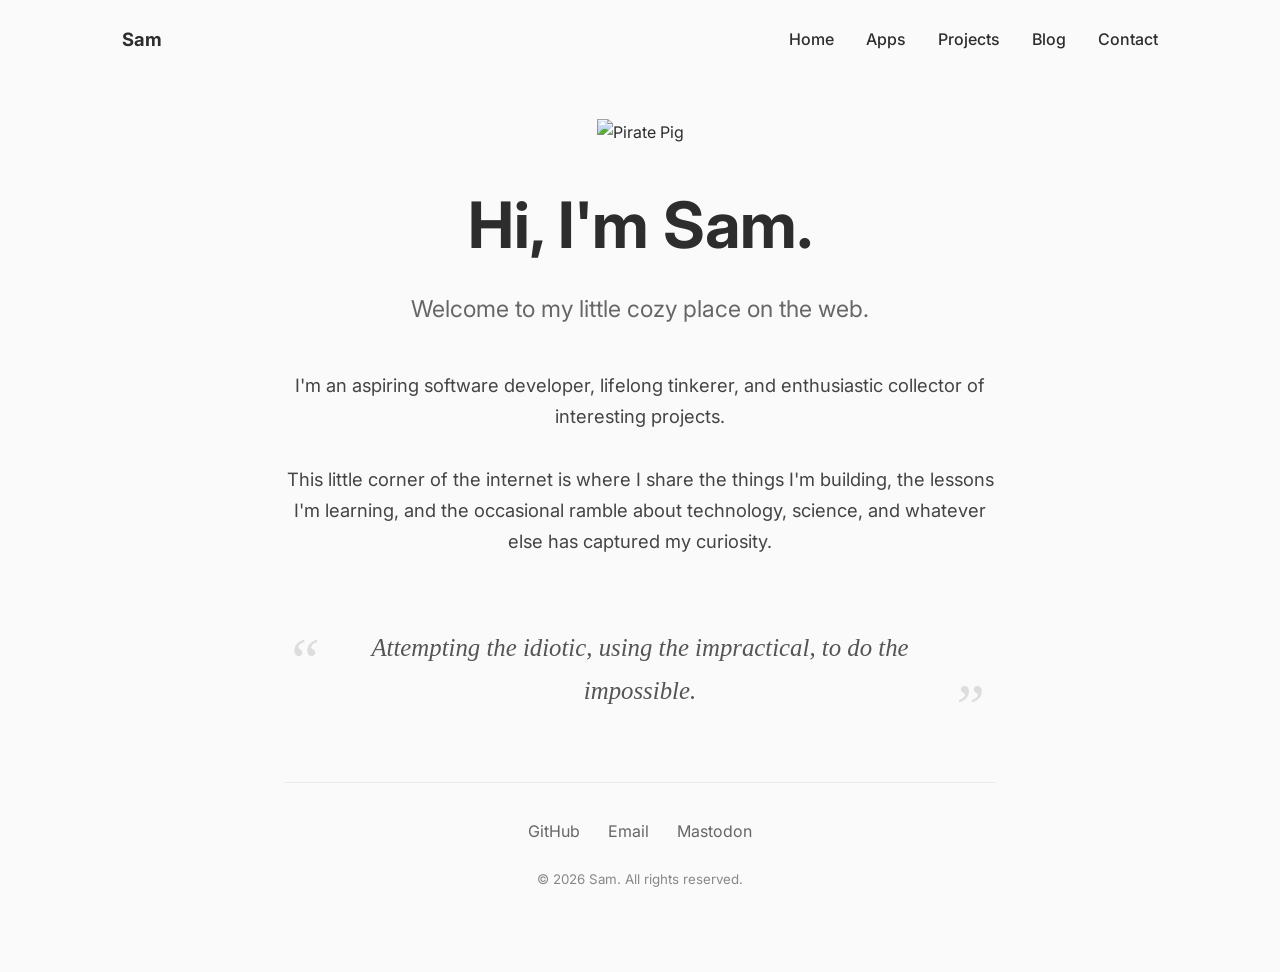
==== index.html @ f427f212 "Add initial HTML structure for personal website This is the initial commit for the index.html file, " ====
<!DOCTYPE html>
<html lang="en">
<head>
<meta charset="UTF-8">
<meta name="viewport" content="width=device-width, initial-scale=1.0">

<title>Sam | Welcome</title>

<link rel="preconnect" href="https://fonts.googleapis.com">
<link rel="preconnect" href="https://fonts.gstatic.com" crossorigin>
<link href="https://fonts.googleapis.com/css2?family=Inter:wght@300;400;600;700&display=swap" rel="stylesheet">

<style>

:root{
    --accent:#F06A8A;
    --text:#2d2d2d;
    --muted:#666;
    --border:#ececec;
    --bg:#fafafa;
}

*{
    margin:0;
    padding:0;
    box-sizing:border-box;
}

body{
    font-family:"Inter",sans-serif;
    background:var(--bg);
    color:var(--text);
    line-height:1.7;
}

nav{
    max-width:1100px;
    margin:auto;
    padding:24px 32px;

    display:flex;
    justify-content:space-between;
    align-items:center;
}

.logo{
    font-weight:700;
    font-size:1.15rem;
}

nav ul{
    display:flex;
    list-style:none;
    gap:2rem;
}

nav a{
    text-decoration:none;
    color:var(--text);
    font-weight:500;
}

nav a:hover{
    color:var(--accent);
}

main{

    max-width:760px;
    margin:0 auto;
    padding:40px 24px 80px;
    text-align:center;

}

.hero img{
    width:180px;
    margin-bottom:25px;
}

h1{
    font-size:4rem;
    font-weight:700;
    margin-bottom:10px;
}

.subtitle{
    font-size:1.45rem;
    color:var(--muted);
    margin-bottom:40px;
}

.intro{

    font-size:1.15rem;
    color:#444;

    margin-bottom:60px;

}

.quote{

    font-family:Georgia,serif;
    font-style:italic;
    font-size:1.55rem;

    color:#555;

    margin:70px auto;

    max-width:650px;

    position:relative;

}

.quote:before{

content:"“";
font-size:4rem;
position:absolute;
left:-30px;
top:-20px;
color:#ddd;

}

.quote:after{

content:"”";
font-size:4rem;
position:absolute;
right:-20px;
bottom:-50px;
color:#ddd;

}

footer{

    border-top:1px solid var(--border);

    margin-top:70px;
    padding-top:35px;

}

.social{

display:flex;
justify-content:center;
gap:28px;
margin-bottom:20px;

}

.social a{

text-decoration:none;
color:#666;

}

.social a:hover{

color:var(--accent);

}

small{

color:#888;

}

</style>

</head>

<body>

<nav>

<div class="logo">Sam</div>

<ul>

<li><a href="#">Home</a></li>
<li><a href="#">Apps</a></li>
<li><a href="#">Projects</a></li>
<li><a href="#">Blog</a></li>
<li><a href="#">Contact</a></li>

</ul>

</nav>

<main>

<div class="hero">

<img src="images/pirate-pig.png" alt="Pirate Pig">

<h1>Hi, I'm Sam.</h1>

<p class="subtitle">
Welcome to my little cozy place on the web.
</p>

<p class="intro">

I'm an aspiring software developer, lifelong tinkerer,
and enthusiastic collector of interesting projects.

<br><br>

This little corner of the internet is where I share
the things I'm building, the lessons I'm learning,
and the occasional ramble about technology,
science, and whatever else has captured my curiosity.

</p>

</div>

<div class="quote">

Attempting the idiotic, using the impractical, to do the impossible.

</div>

<footer>

<div class="social">

<a href="#">GitHub</a>
<a href="#">Email</a>
<a href="#">Mastodon</a>

</div>

<small>

© 2026 Sam. All rights reserved.

</small>

</footer>

</main>

</body>
</html>
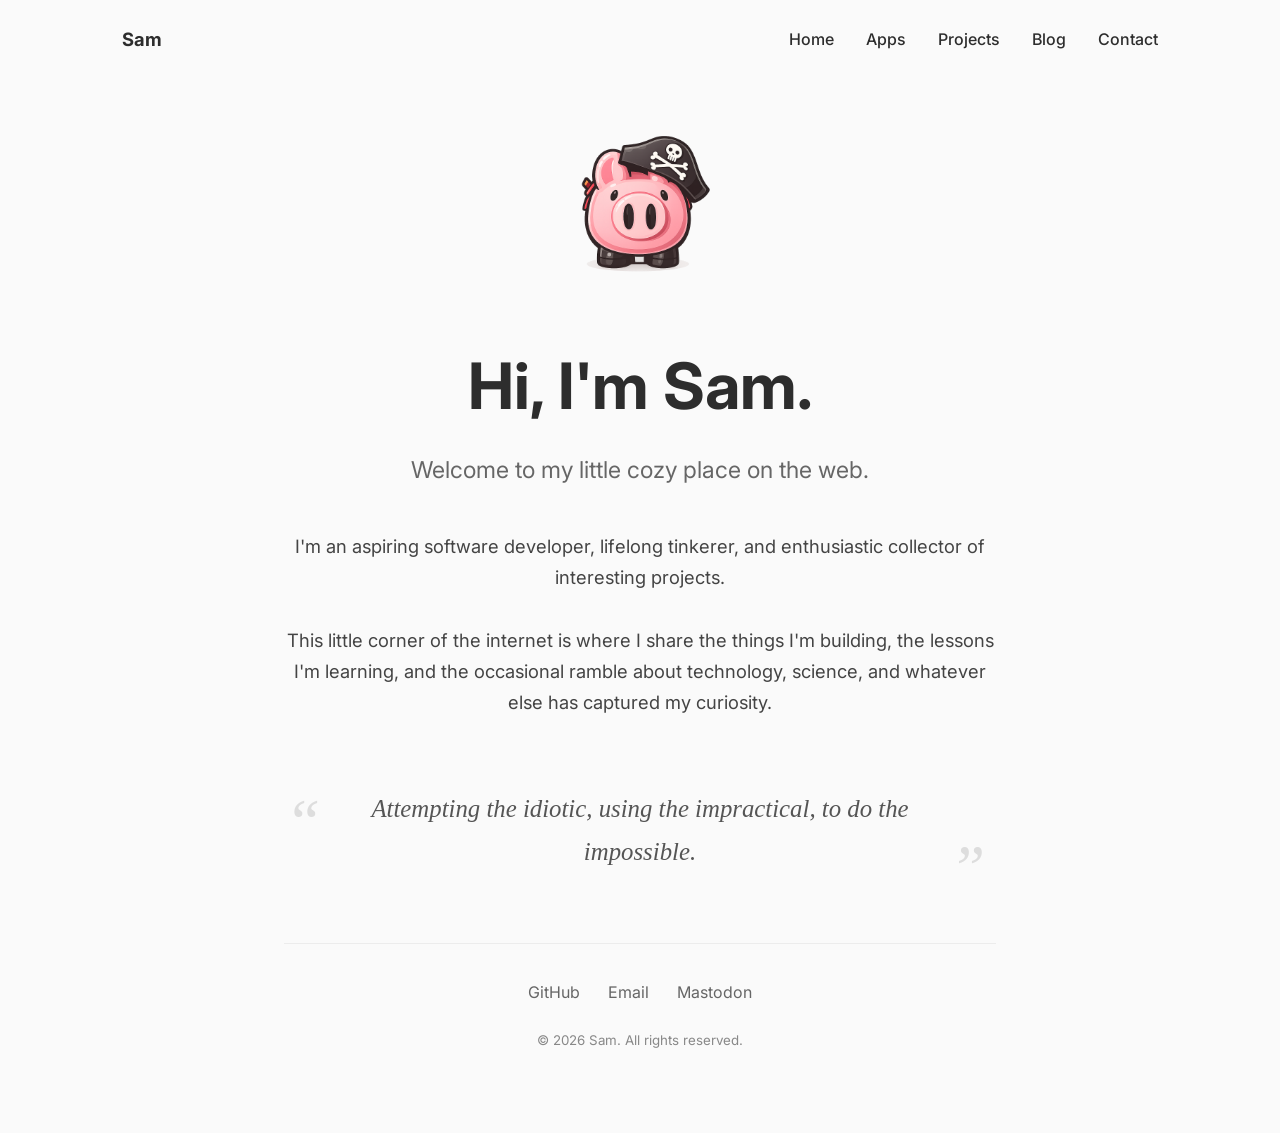
==== commit c958185b: "Fix image source typo in index.html" ====
--- a/index.html
+++ b/index.html
@@ -200,7 +200,7 @@
 
 <div class="hero">
 
-<img src="images/pirate-pig.png" alt="Pirate Pig">
+<img src="images/PiratePiggy.png" alt="Pirate Pig">
 
 <h1>Hi, I'm Sam.</h1>
 
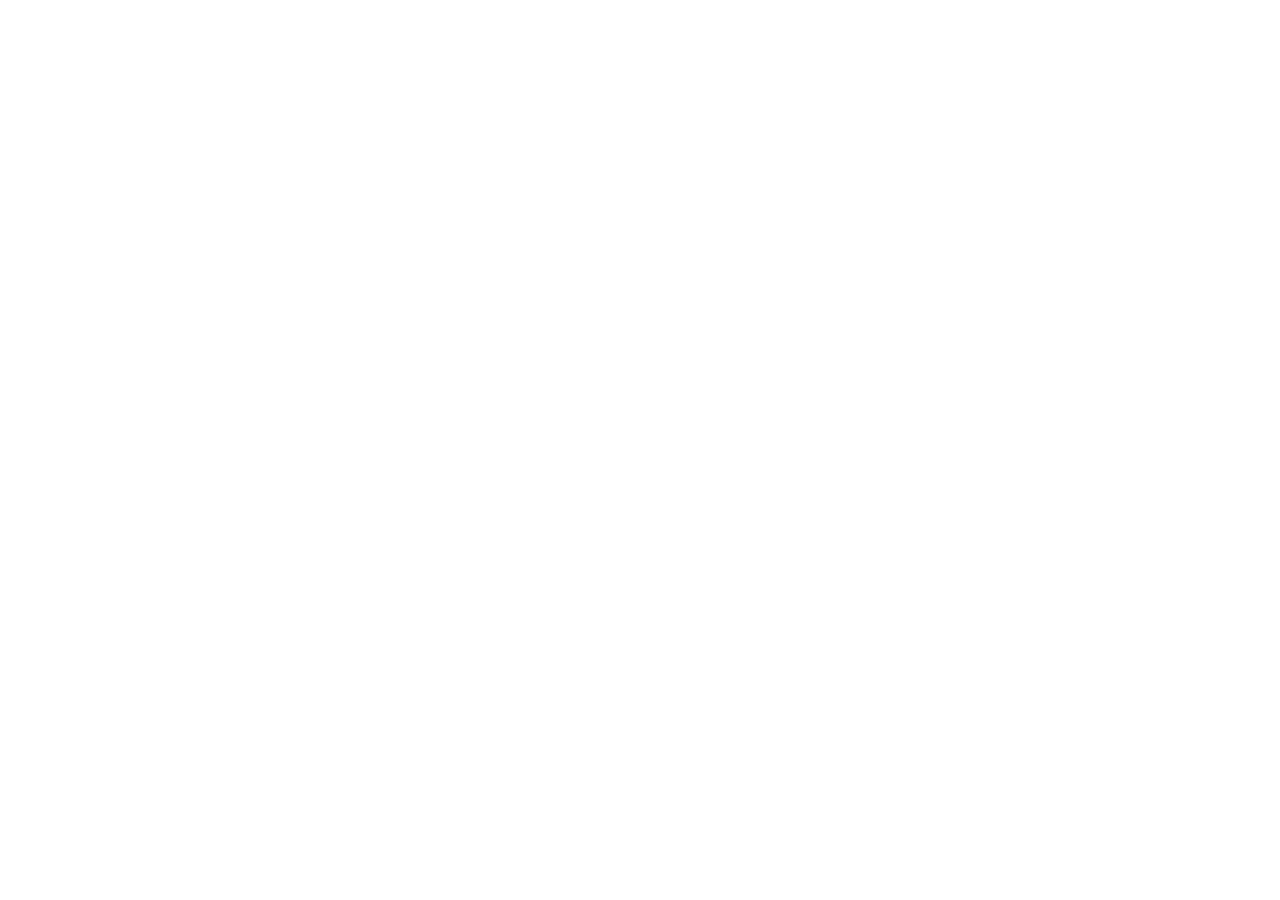
==== commit 32f3d6dd: "Add Pirate Piggy favicon" ====
--- a/index.html
+++ b/index.html
@@ -6,249 +6,8 @@
 
 <title>Sam | Welcome</title>
 
+<link rel="icon" type="image/png" sizes="32x32" href="/images/PiratePiggy.png">
+<link rel="apple-touch-icon" href="/images/PiratePiggy.png">
+
 <link rel="preconnect" href="https://fonts.googleapis.com">
-<link rel="preconnect" href="https://fonts.gstatic.com" crossorigin>
-<link href="https://fonts.googleapis.com/css2?family=Inter:wght@300;400;600;700&display=swap" rel="stylesheet">
-
-<style>
-
-:root{
-    --accent:#F06A8A;
-    --text:#2d2d2d;
-    --muted:#666;
-    --border:#ececec;
-    --bg:#fafafa;
-}
-
-*{
-    margin:0;
-    padding:0;
-    box-sizing:border-box;
-}
-
-body{
-    font-family:"Inter",sans-serif;
-    background:var(--bg);
-    color:var(--text);
-    line-height:1.7;
-}
-
-nav{
-    max-width:1100px;
-    margin:auto;
-    padding:24px 32px;
-
-    display:flex;
-    justify-content:space-between;
-    align-items:center;
-}
-
-.logo{
-    font-weight:700;
-    font-size:1.15rem;
-}
-
-nav ul{
-    display:flex;
-    list-style:none;
-    gap:2rem;
-}
-
-nav a{
-    text-decoration:none;
-    color:var(--text);
-    font-weight:500;
-}
-
-nav a:hover{
-    color:var(--accent);
-}
-
-main{
-
-    max-width:760px;
-    margin:0 auto;
-    padding:40px 24px 80px;
-    text-align:center;
-
-}
-
-.hero img{
-    width:180px;
-    margin-bottom:25px;
-}
-
-h1{
-    font-size:4rem;
-    font-weight:700;
-    margin-bottom:10px;
-}
-
-.subtitle{
-    font-size:1.45rem;
-    color:var(--muted);
-    margin-bottom:40px;
-}
-
-.intro{
-
-    font-size:1.15rem;
-    color:#444;
-
-    margin-bottom:60px;
-
-}
-
-.quote{
-
-    font-family:Georgia,serif;
-    font-style:italic;
-    font-size:1.55rem;
-
-    color:#555;
-
-    margin:70px auto;
-
-    max-width:650px;
-
-    position:relative;
-
-}
-
-.quote:before{
-
-content:"“";
-font-size:4rem;
-position:absolute;
-left:-30px;
-top:-20px;
-color:#ddd;
-
-}
-
-.quote:after{
-
-content:"”";
-font-size:4rem;
-position:absolute;
-right:-20px;
-bottom:-50px;
-color:#ddd;
-
-}
-
-footer{
-
-    border-top:1px solid var(--border);
-
-    margin-top:70px;
-    padding-top:35px;
-
-}
-
-.social{
-
-display:flex;
-justify-content:center;
-gap:28px;
-margin-bottom:20px;
-
-}
-
-.social a{
-
-text-decoration:none;
-color:#666;
-
-}
-
-.social a:hover{
-
-color:var(--accent);
-
-}
-
-small{
-
-color:#888;
-
-}
-
-</style>
-
-</head>
-
-<body>
-
-<nav>
-
-<div class="logo">Sam</div>
-
-<ul>
-
-<li><a href="#">Home</a></li>
-<li><a href="#">Apps</a></li>
-<li><a href="#">Projects</a></li>
-<li><a href="#">Blog</a></li>
-<li><a href="#">Contact</a></li>
-
-</ul>
-
-</nav>
-
-<main>
-
-<div class="hero">
-
-<img src="images/PiratePiggy.png" alt="Pirate Pig">
-
-<h1>Hi, I'm Sam.</h1>
-
-<p class="subtitle">
-Welcome to my little cozy place on the web.
-</p>
-
-<p class="intro">
-
-I'm an aspiring software developer, lifelong tinkerer,
-and enthusiastic collector of interesting projects.
-
-<br><br>
-
-This little corner of the internet is where I share
-the things I'm building, the lessons I'm learning,
-and the occasional ramble about technology,
-science, and whatever else has captured my curiosity.
-
-</p>
-
-</div>
-
-<div class="quote">
-
-Attempting the idiotic, using the impractical, to do the impossible.
-
-</div>
-
-<footer>
-
-<div class="social">
-
-<a href="#">GitHub</a>
-<a href="#">Email</a>
-<a href="#">Mastodon</a>
-
-</div>
-
-<small>
-
-© 2026 Sam. All rights reserved.
-
-</small>
-
-</footer>
-
-</main>
-
-</body>
-</html>
+<link rel="preconnect" href
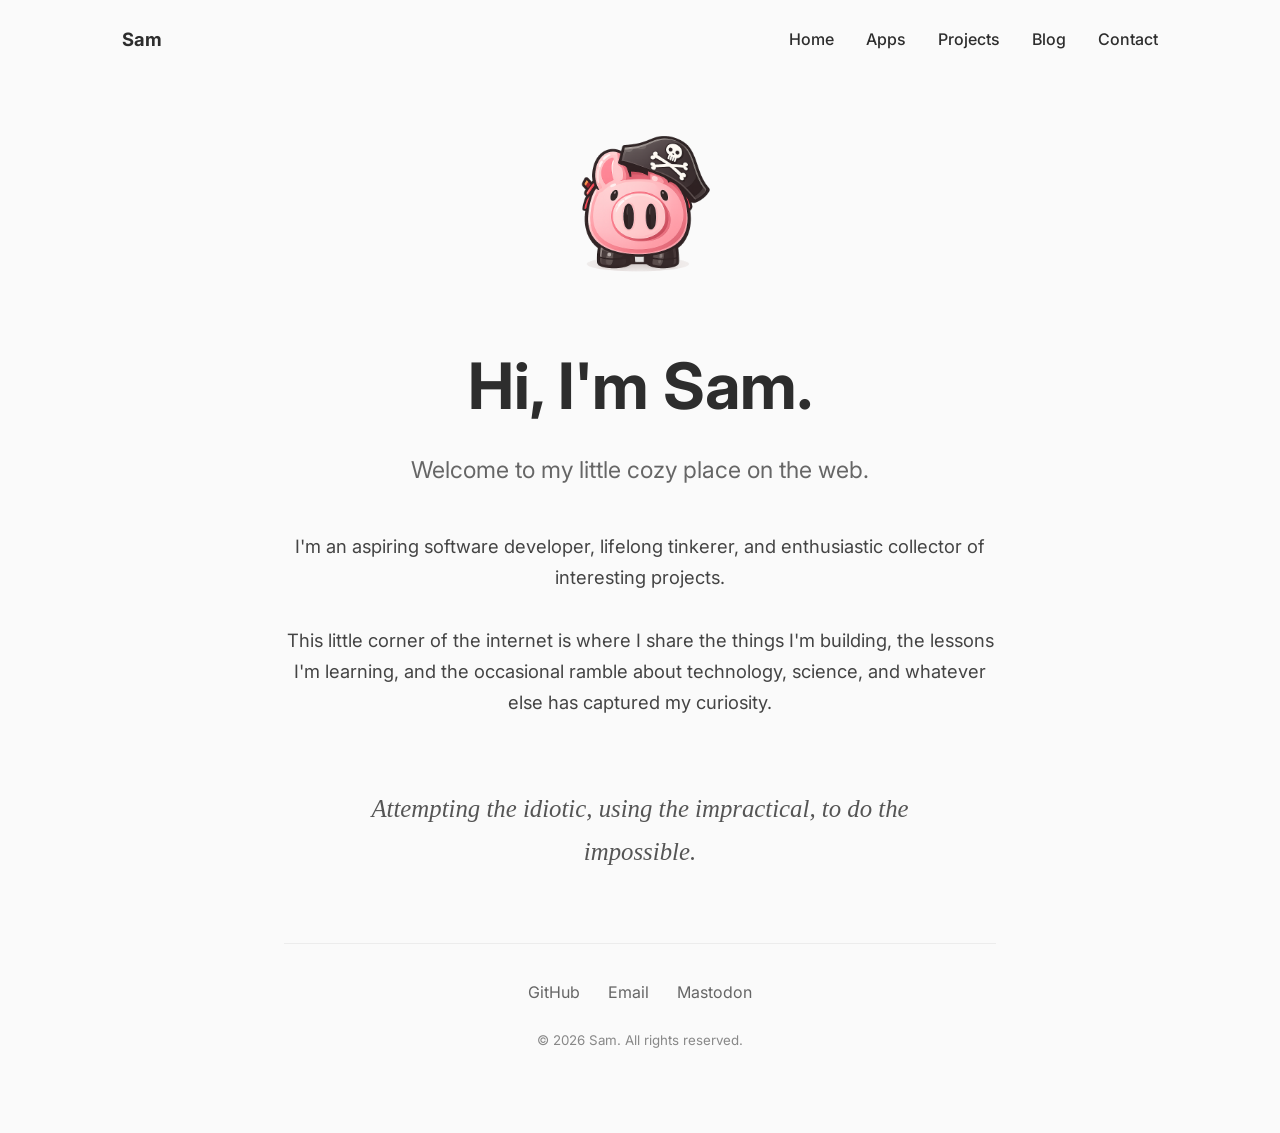
==== commit d0248435: "Restore homepage content" ====
--- a/index.html
+++ b/index.html
@@ -10,4 +10,84 @@
 <link rel="apple-touch-icon" href="/images/PiratePiggy.png">
 
 <link rel="preconnect" href="https://fonts.googleapis.com">
-<link rel="preconnect" href+<link rel="preconnect" href="https://fonts.gstatic.com" crossorigin>
+<link href="https://fonts.googleapis.com/css2?family=Inter:wght@300;400;600;700&display=swap" rel="stylesheet">
+
+<link rel="stylesheet" href="styles.css">
+
+</head>
+
+<body>
+
+<nav>
+
+<div class="logo">Sam</div>
+
+<ul>
+
+<li><a href="index.html">Home</a></li>
+<li><a href="apps.html">Apps</a></li>
+<li><a href="projects.html">Projects</a></li>
+<li><a href="blog.html">Blog</a></li>
+<li><a href="contact.html">Contact</a></li>
+
+</ul>
+
+</nav>
+
+<main>
+
+<div class="hero">
+
+<img src="images/PiratePiggy.png" alt="Pirate Pig">
+
+<h1>Hi, I'm Sam.</h1>
+
+<p class="subtitle">
+Welcome to my little cozy place on the web.
+</p>
+
+<p class="intro">
+
+I'm an aspiring software developer, lifelong tinkerer,
+and enthusiastic collector of interesting projects.
+
+<br><br>
+
+This little corner of the internet is where I share
+the things I'm building, the lessons I'm learning,
+and the occasional ramble about technology,
+science, and whatever else has captured my curiosity.
+
+</p>
+
+</div>
+
+<div class="quote">
+
+Attempting the idiotic, using the impractical, to do the impossible.
+
+</div>
+
+<footer>
+
+<div class="social">
+
+<a href="#">GitHub</a>
+<a href="#">Email</a>
+<a href="#">Mastodon</a>
+
+</div>
+
+<small>
+
+© 2026 Sam. All rights reserved.
+
+</small>
+
+</footer>
+
+</main>
+
+</body>
+</html>
--- a/styles.css
+++ b/styles.css
@@ -0,0 +1,152 @@
+:root{
+    --accent:#F06A8A;
+    --text:#2d2d2d;
+    --muted:#666;
+    --border:#ececec;
+    --bg:#fafafa;
+}
+
+*{
+    margin:0;
+    padding:0;
+    box-sizing:border-box;
+}
+
+body{
+    font-family:"Inter",sans-serif;
+    background:var(--bg);
+    color:var(--text);
+    line-height:1.7;
+}
+
+nav{
+    max-width:1100px;
+    margin:auto;
+    padding:24px 32px;
+
+    display:flex;
+    justify-content:space-between;
+    align-items:center;
+}
+
+.logo{
+    font-weight:700;
+    font-size:1.15rem;
+}
+
+nav ul{
+    display:flex;
+    list-style:none;
+    gap:2rem;
+}
+
+nav a{
+    text-decoration:none;
+    color:var(--text);
+    font-weight:500;
+}
+
+nav a:hover{
+    color:var(--accent);
+}
+
+main{
+    max-width:760px;
+    margin:0 auto;
+    padding:40px 24px 80px;
+    text-align:center;
+}
+
+.hero img{
+    width:180px;
+    margin-bottom:25px;
+}
+
+h1{
+    font-size:4rem;
+    font-weight:700;
+    margin-bottom:10px;
+}
+
+h2{
+    font-size:2.5rem;
+    font-weight:700;
+    margin-bottom:20px;
+}
+
+.subtitle{
+    font-size:1.45rem;
+    color:var(--muted);
+    margin-bottom:40px;
+}
+
+.intro{
+    font-size:1.15rem;
+    color:#444;
+    margin-bottom:60px;
+}
+
+.content{
+    font-size:1.05rem;
+    color:#444;
+    margin-bottom:40px;
+    text-align:left;
+}
+
+.content p{
+    margin-bottom:20px;
+}
+
+.quote{
+    font-family:Georgia,serif;
+    font-style:italic;
+    font-size:1.55rem;
+    color:#555;
+    margin:70px auto;
+    max-width:650px;
+    position:relative;
+}
+
+.quote:before{
+    content:"";
+    font-size:4rem;
+    position:absolute;
+    left:-30px;
+    top:-20px;
+    color:#ddd;
+}
+
+.quote:after{
+    content:"";
+    font-size:4rem;
+    position:absolute;
+    right:-20px;
+    bottom:-50px;
+    color:#ddd;
+}
+
+footer{
+    border-top:1px solid var(--border);
+    margin-top:70px;
+    padding-top:35px;
+}
+
+.social{
+    display:flex;
+    justify-content:center;
+    gap:28px;
+    margin-bottom:20px;
+}
+
+.social a{
+    text-decoration:none;
+    color:#666;
+}
+
+.social a:hover{
+    color:var(--accent);
+}
+
+small{
+    color:#888;
+}
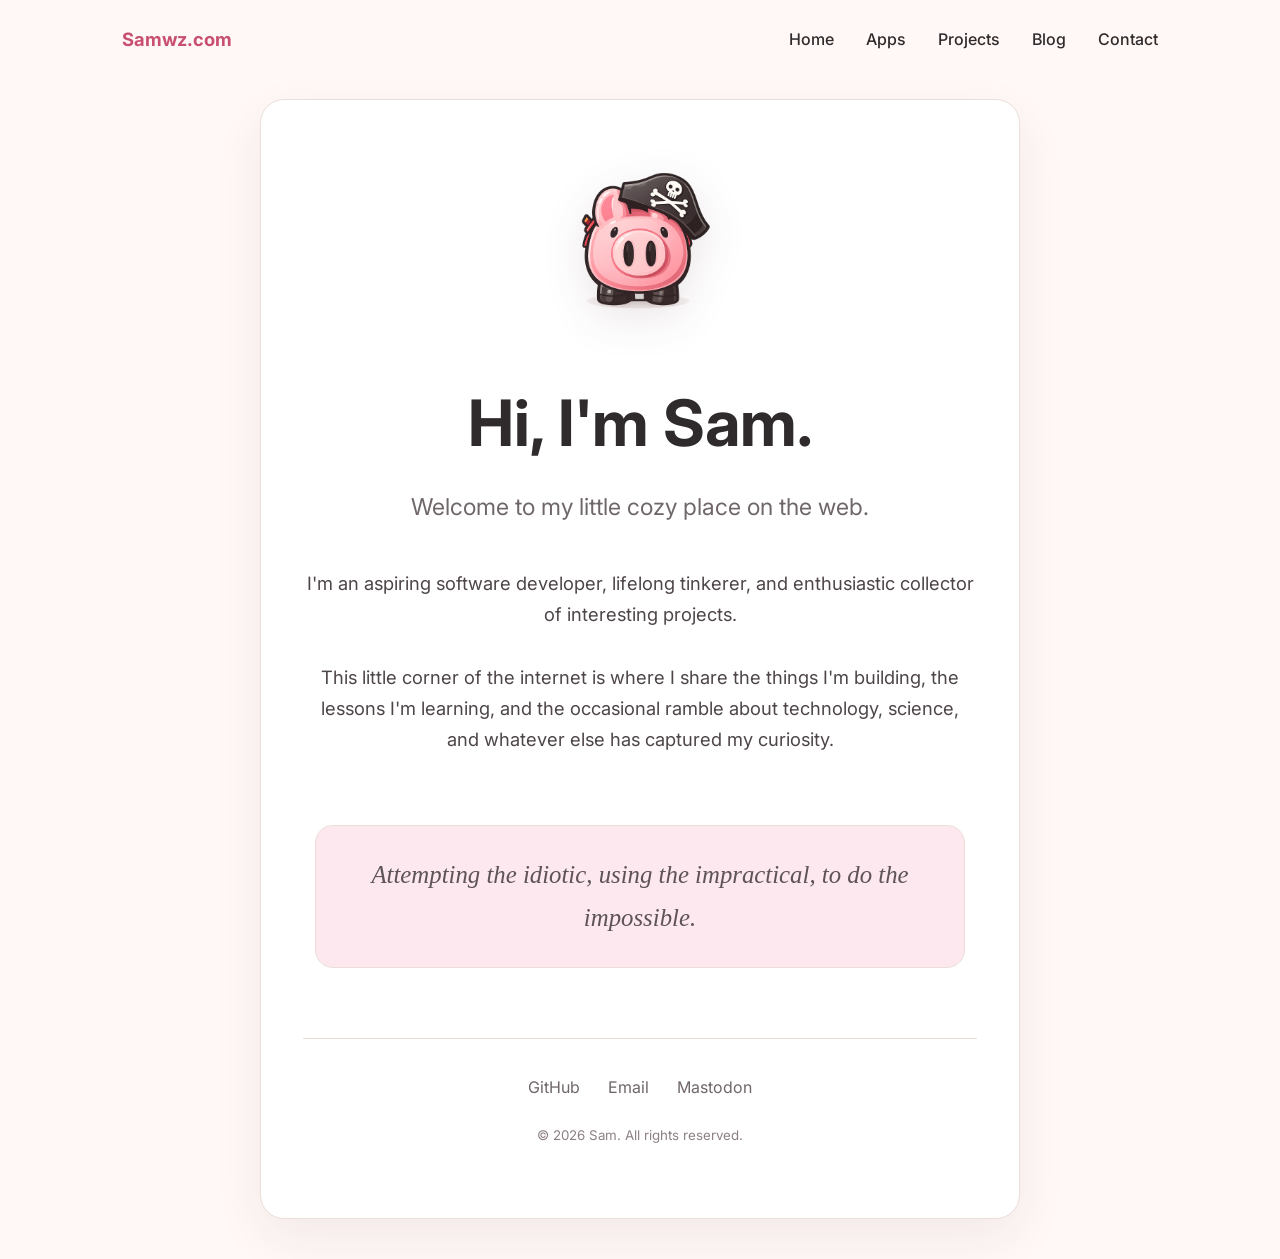
==== commit a8d92ddf: "Update logo text from 'Sam' to 'Samwz.com'" ====
--- a/index.html
+++ b/index.html
@@ -21,7 +21,7 @@
 
 <nav>
 
-<div class="logo">Sam</div>
+<div class="logo">Samwz.com</div>
 
 <ul>
 
@@ -90,4 +90,4 @@
 </main>
 
 </body>
-</html>+</html>
--- a/styles.css
+++ b/styles.css
@@ -1,9 +1,12 @@
 :root{
     --accent:#F06A8A;
-    --text:#2d2d2d;
-    --muted:#666;
-    --border:#ececec;
-    --bg:#fafafa;
+    --accent-dark:#C94F70;
+    --text:#2F2A2C;
+    --muted:#6F666A;
+    --border:#EADFDA;
+    --bg:#FFF8F6;
+    --surface:#FFFFFF;
+    --soft-accent:#FCE8EE;
 }
 
 *{
@@ -32,6 +35,7 @@
 .logo{
     font-weight:700;
     font-size:1.15rem;
+    color:var(--accent-dark);
 }
 
 nav ul{
@@ -52,20 +56,26 @@
 
 main{
     max-width:760px;
-    margin:0 auto;
-    padding:40px 24px 80px;
+    margin:20px auto 40px;
+    padding:56px 42px 70px;
     text-align:center;
+    background:var(--surface);
+    border:1px solid var(--border);
+    border-radius:24px;
+    box-shadow:0 18px 50px rgba(70,45,50,0.07);
 }
 
 .hero img{
     width:180px;
     margin-bottom:25px;
+    filter:drop-shadow(0 12px 20px rgba(90,45,55,0.12));
 }
 
 h1{
     font-size:4rem;
     font-weight:700;
     margin-bottom:10px;
+    color:var(--text);
 }
 
 h2{
@@ -82,13 +92,13 @@
 
 .intro{
     font-size:1.15rem;
-    color:#444;
+    color:#4D4549;
     margin-bottom:60px;
 }
 
 .content{
     font-size:1.05rem;
-    color:#444;
+    color:#4D4549;
     margin-bottom:40px;
     text-align:left;
 }
@@ -101,28 +111,19 @@
     font-family:Georgia,serif;
     font-style:italic;
     font-size:1.55rem;
-    color:#555;
+    color:#5E5358;
     margin:70px auto;
     max-width:650px;
     position:relative;
+    background:var(--soft-accent);
+    border:1px solid var(--border);
+    border-radius:18px;
+    padding:28px 36px;
 }
 
-.quote:before{
-    content:"";
-    font-size:4rem;
-    position:absolute;
-    left:-30px;
-    top:-20px;
-    color:#ddd;
-}
-
+.quote:before,
 .quote:after{
     content:"";
-    font-size:4rem;
-    position:absolute;
-    right:-20px;
-    bottom:-50px;
-    color:#ddd;
 }
 
 footer{
@@ -140,7 +141,7 @@
 
 .social a{
     text-decoration:none;
-    color:#666;
+    color:var(--muted);
 }
 
 .social a:hover{
@@ -148,5 +149,38 @@
 }
 
 small{
-    color:#888;
+    color:#8D8085;
 }
+
+@media (max-width:700px){
+    nav{
+        padding:20px 18px;
+        align-items:flex-start;
+        gap:20px;
+    }
+
+    nav ul{
+        gap:0.9rem;
+        flex-wrap:wrap;
+        justify-content:flex-end;
+    }
+
+    main{
+        margin:8px 14px 28px;
+        padding:42px 24px 54px;
+        border-radius:18px;
+    }
+
+    h1{
+        font-size:3rem;
+    }
+
+    .subtitle{
+        font-size:1.2rem;
+    }
+
+    .quote{
+        padding:24px;
+        font-size:1.3rem;
+    }
+}
